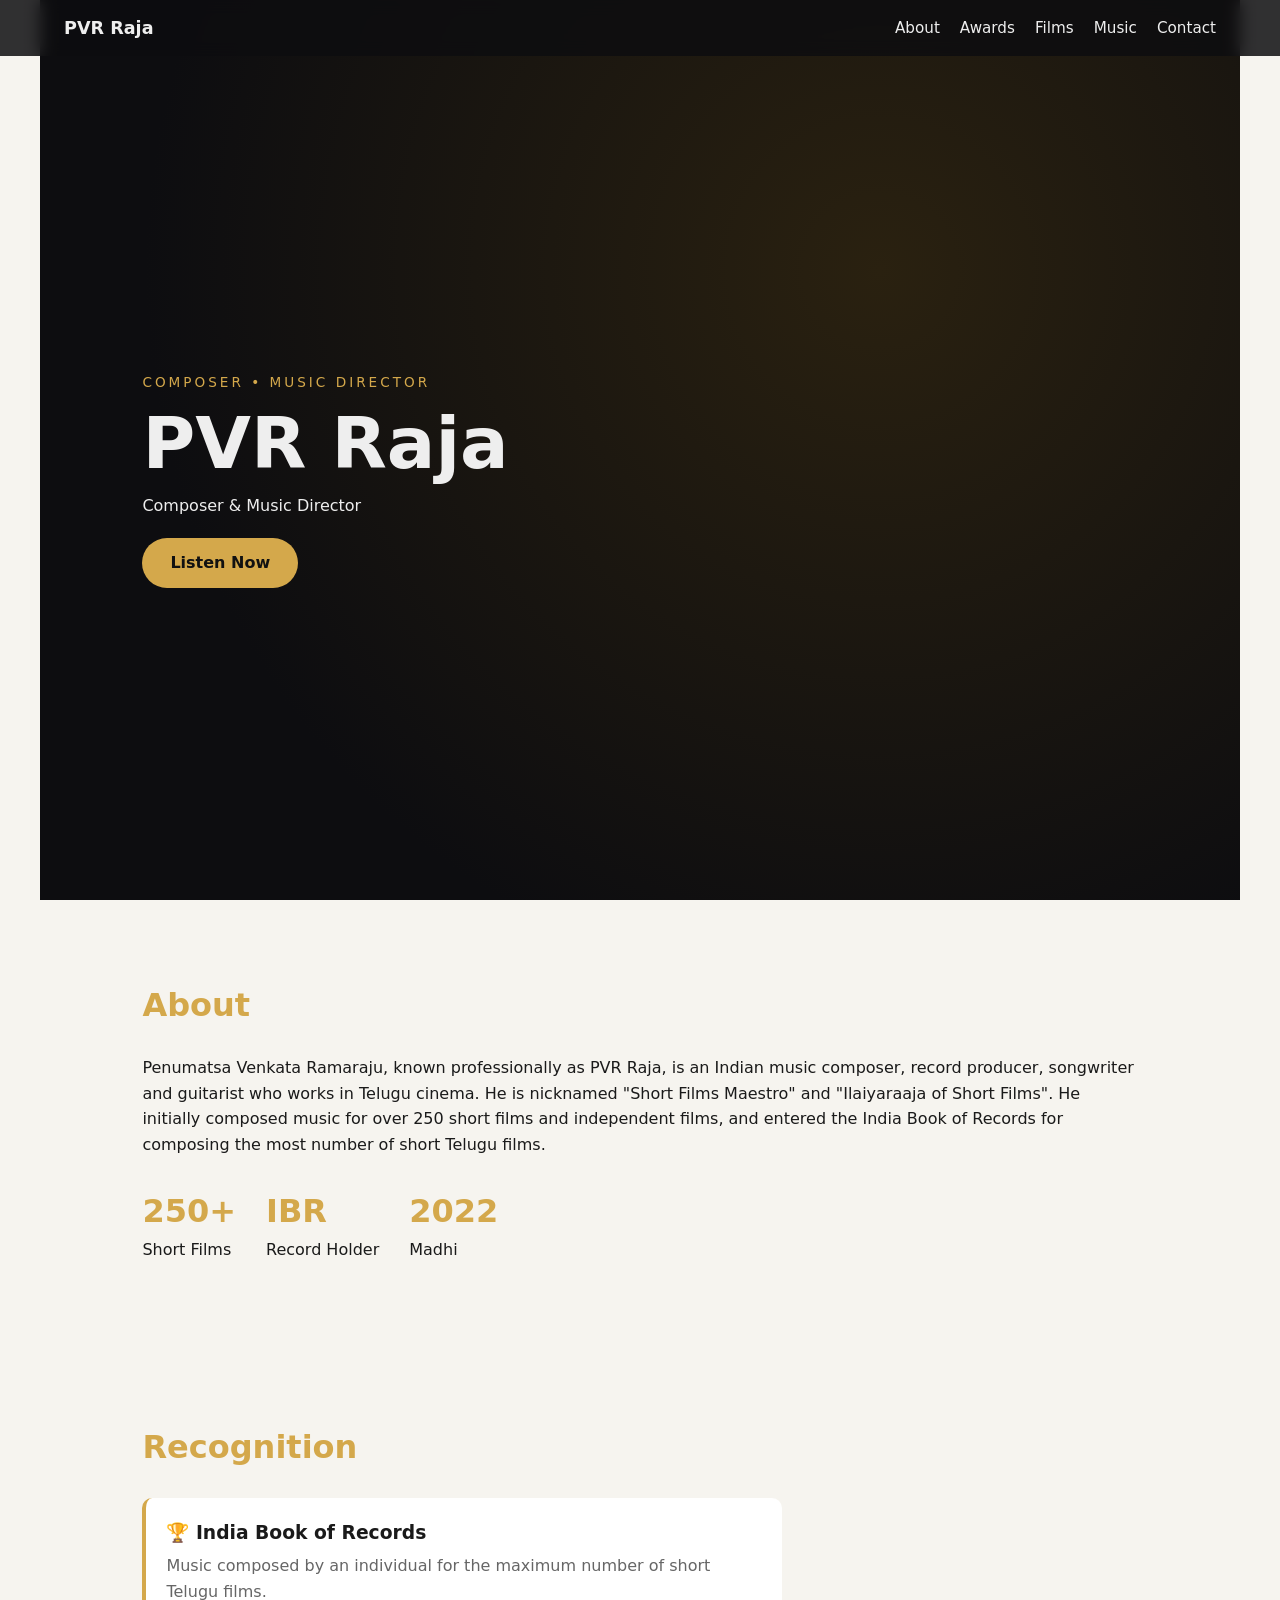
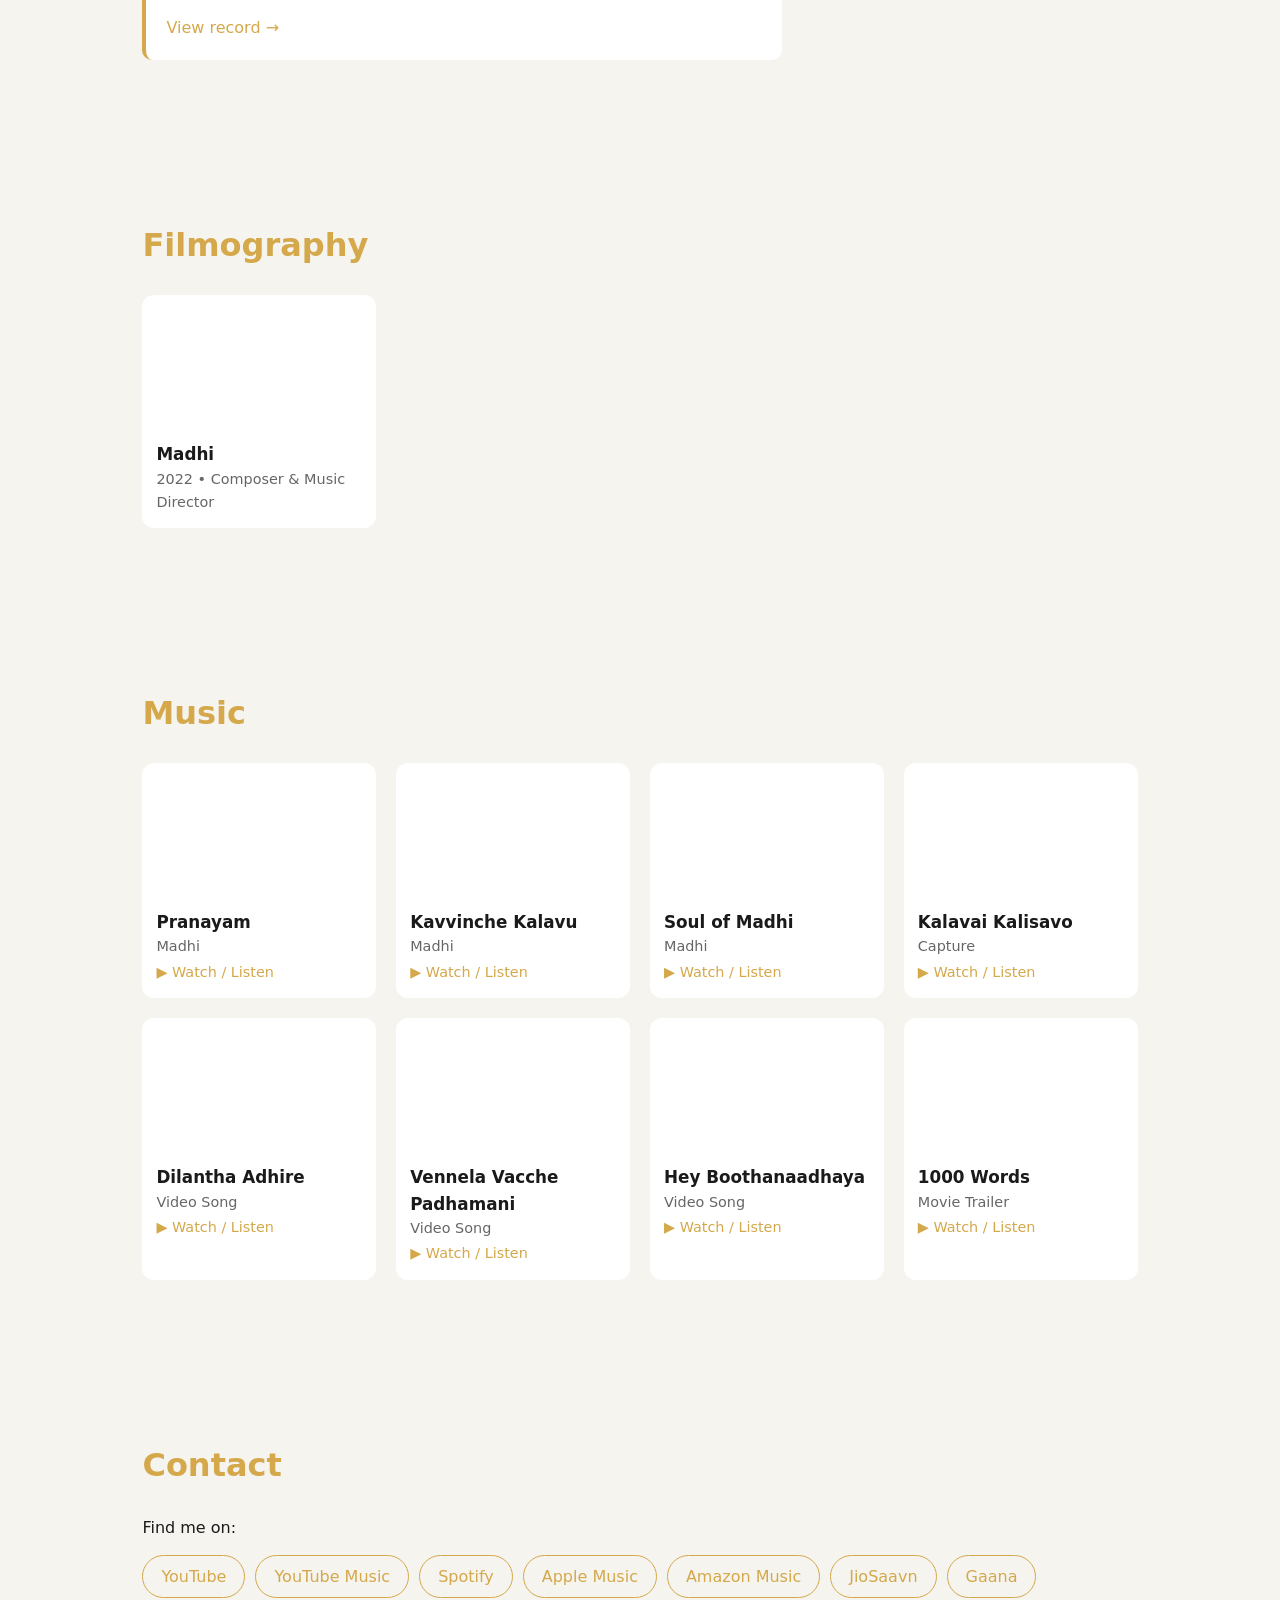
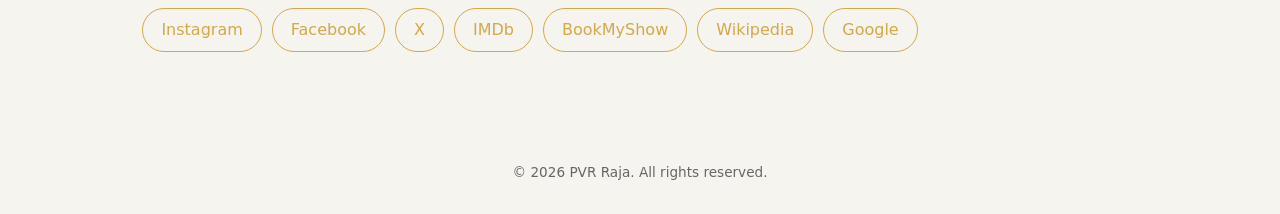
==== index.html @ 774e5637 "Add files via upload" ====
<!DOCTYPE html>
<html lang="en">
<head>
<meta charset="UTF-8">
<meta name="viewport" content="width=device-width, initial-scale=1">
<title>PVR Raja | Composer & Music Director</title>
<meta name="description" content="Official portfolio of PVR Raja, Telugu film composer and music director.">
<link rel="stylesheet" href="style.css">
</head>
<body>
<header class="nav">
  <a href="#home" class="logo" id="logoName">Your Name</a>
  <nav>
    <a href="#about">About</a><a href="#awards">Awards</a><a href="#films">Films</a><a href="#music">Music</a><a href="#gallery">Gallery</a><a href="#contact">Contact</a>
  </nav>
</header>

<section id="home" class="hero">
  <img src="images/profile.jpg" alt="Profile photo" class="hero-img" onerror="this.style.display='none'">
  <div class="hero-text">
    <p class="tag">Composer • Music Director</p>
    <h1 id="heroName">Your Name</h1>
    <p id="heroLine">Crafting the sound of cinema.</p>
    <a href="#music" class="btn">Listen Now</a>
  </div>
</section>

<section id="about"><h2>About</h2>
  <p id="aboutText">Write your biography here.</p>
  <div class="stats" id="stats"></div>
</section>

<section id="awards"><h2>Recognition</h2><div id="awardList"></div></section>

<section id="films"><h2>Filmography</h2><div class="grid" id="filmGrid"></div></section>
<section id="music"><h2>Music</h2><div class="grid" id="musicGrid"></div></section>
<section id="gallery"><h2>Gallery</h2><div class="gallery" id="galleryGrid"></div></section>

<section id="contact"><h2>Contact</h2>
  <div id="mailBlock"><p>For collaborations and bookings:</p>
  <p><a id="email" href="mailto:you@example.com">you@example.com</a></p></div>
  <p>Find me on:</p>
  <div class="social" id="social"></div>
</section>

<footer>© <span id="year"></span> <span id="footName">Your Name</span>. All rights reserved.</footer>
<div class="lightbox" id="lightbox"><img alt=""></div>
<script src="script.js"></script>
</body>
</html>
---- style.css ----
:root{--bg:#0d0d10;--card:#17171c;--text:#eee;--muted:#a0a0aa;--gold:#d4a84b}
@media(prefers-color-scheme:light){:root{--bg:#f6f4ef;--card:#fff;--text:#1a1a1a;--muted:#666}}
*{box-sizing:border-box;margin:0}
html{scroll-behavior:smooth}
body{font-family:'Segoe UI',system-ui,sans-serif;background:var(--bg);color:var(--text);line-height:1.6}
.nav{position:fixed;top:0;width:100%;display:flex;justify-content:space-between;align-items:center;padding:14px 5%;background:rgba(13,13,16,.85);backdrop-filter:blur(8px);z-index:10}
.nav a{color:#eee;text-decoration:none;margin-left:20px;font-size:.95rem}
.nav a:hover,.logo{color:var(--gold)}
.logo{font-weight:700;margin:0!important;font-size:1.1rem!important}
.hero{min-height:100vh;display:flex;align-items:center;gap:40px;padding:100px 8% 40px;background:radial-gradient(circle at 70% 30%,#2a2110,#0d0d10 70%);color:#eee;flex-wrap:wrap-reverse}
.hero-text{flex:1;min-width:280px}
.hero-img{width:min(380px,80vw);aspect-ratio:3/4;object-fit:cover;border-radius:16px;border:2px solid var(--gold)}
.tag{color:var(--gold);letter-spacing:3px;text-transform:uppercase;font-size:.85rem}
h1{font-size:clamp(2.4rem,6vw,4.5rem);line-height:1.1;margin:10px 0}
.btn{display:inline-block;margin-top:20px;padding:12px 28px;background:var(--gold);color:#111;border-radius:30px;text-decoration:none;font-weight:600}
section{padding:80px 8%;max-width:1200px;margin:auto}
h2{font-size:2rem;margin-bottom:24px;color:var(--gold)}
.stats{display:flex;gap:30px;flex-wrap:wrap;margin-top:28px}
.stat b{display:block;font-size:2rem;color:var(--gold)}
.grid{display:grid;grid-template-columns:repeat(auto-fill,minmax(230px,1fr));gap:20px}
.card{background:var(--card);border-radius:12px;overflow:hidden;transition:.25s}
.card:hover{transform:translateY(-5px)}
.card img{width:100%;aspect-ratio:2/3;object-fit:cover;background:#2a2a30;display:block}
.card div{padding:14px}
.card h3{font-size:1.05rem}
.card p{color:var(--muted);font-size:.9rem}
.card a{color:var(--gold);font-size:.9rem;text-decoration:none}
.gallery{columns:3 220px;gap:14px}
.gallery img{width:100%;margin-bottom:14px;border-radius:10px;cursor:pointer}
.social a{color:var(--gold);margin-right:18px;text-decoration:none}
#contact a{color:var(--gold)}
footer{text-align:center;padding:30px;color:var(--muted);font-size:.85rem}
.lightbox{position:fixed;inset:0;background:rgba(0,0,0,.9);display:none;align-items:center;justify-content:center;z-index:20}
.lightbox.on{display:flex}
.lightbox img{max-width:92%;max-height:90%;border-radius:8px}
.song,.film{text-decoration:none;color:inherit;display:block}
.song img{aspect-ratio:16/9}
.film img{aspect-ratio:16/9}
.song span{color:var(--gold);font-size:.9rem}
.award{background:var(--card);border-left:4px solid var(--gold);border-radius:10px;padding:20px;max-width:640px}
.award p{color:var(--muted);margin:6px 0 10px}
.award a{color:var(--gold);text-decoration:none}
.social{display:flex;flex-wrap:wrap;gap:10px;margin-top:14px}
.social a{margin:0;padding:8px 18px;border:1px solid var(--gold);border-radius:24px;transition:.2s}
.social a:hover{background:var(--gold);color:#111}
@media(max-width:640px){.nav nav a{margin-left:10px;font-size:.8rem}.hero{padding-top:90px}}
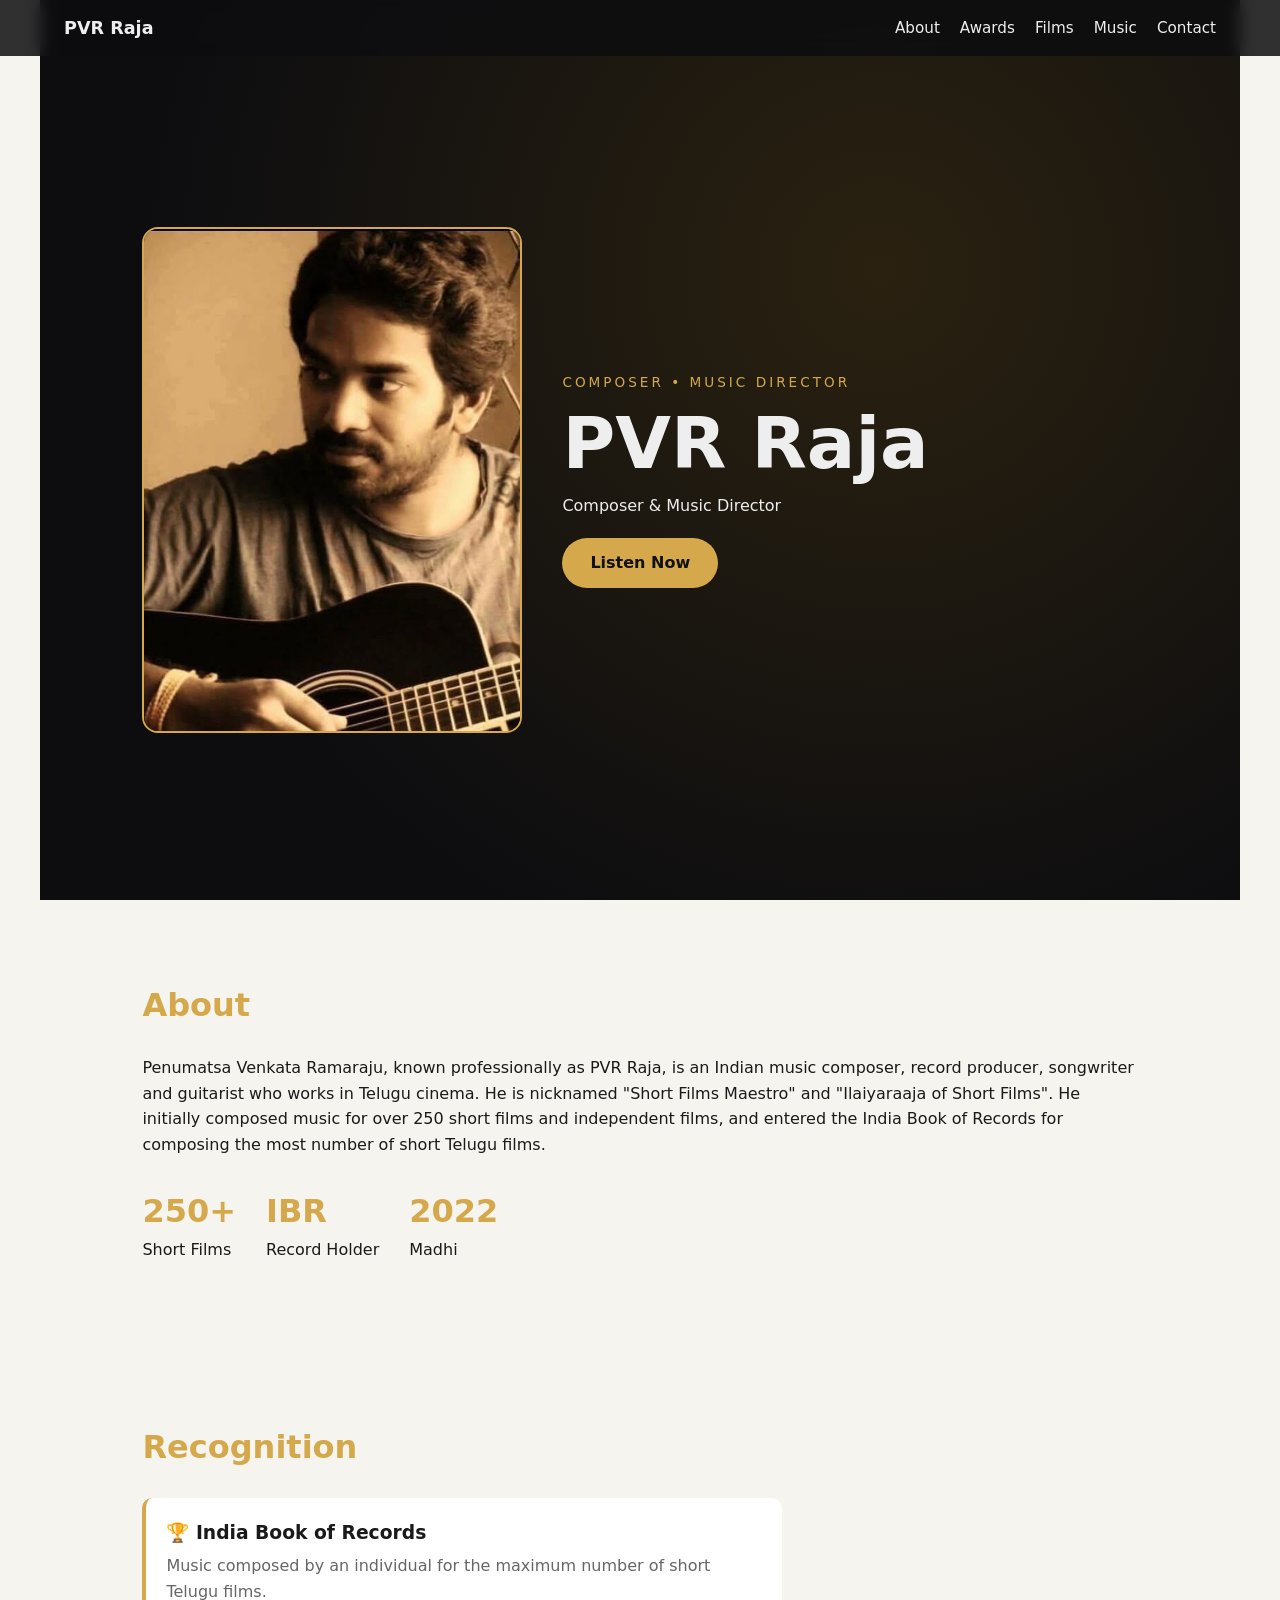
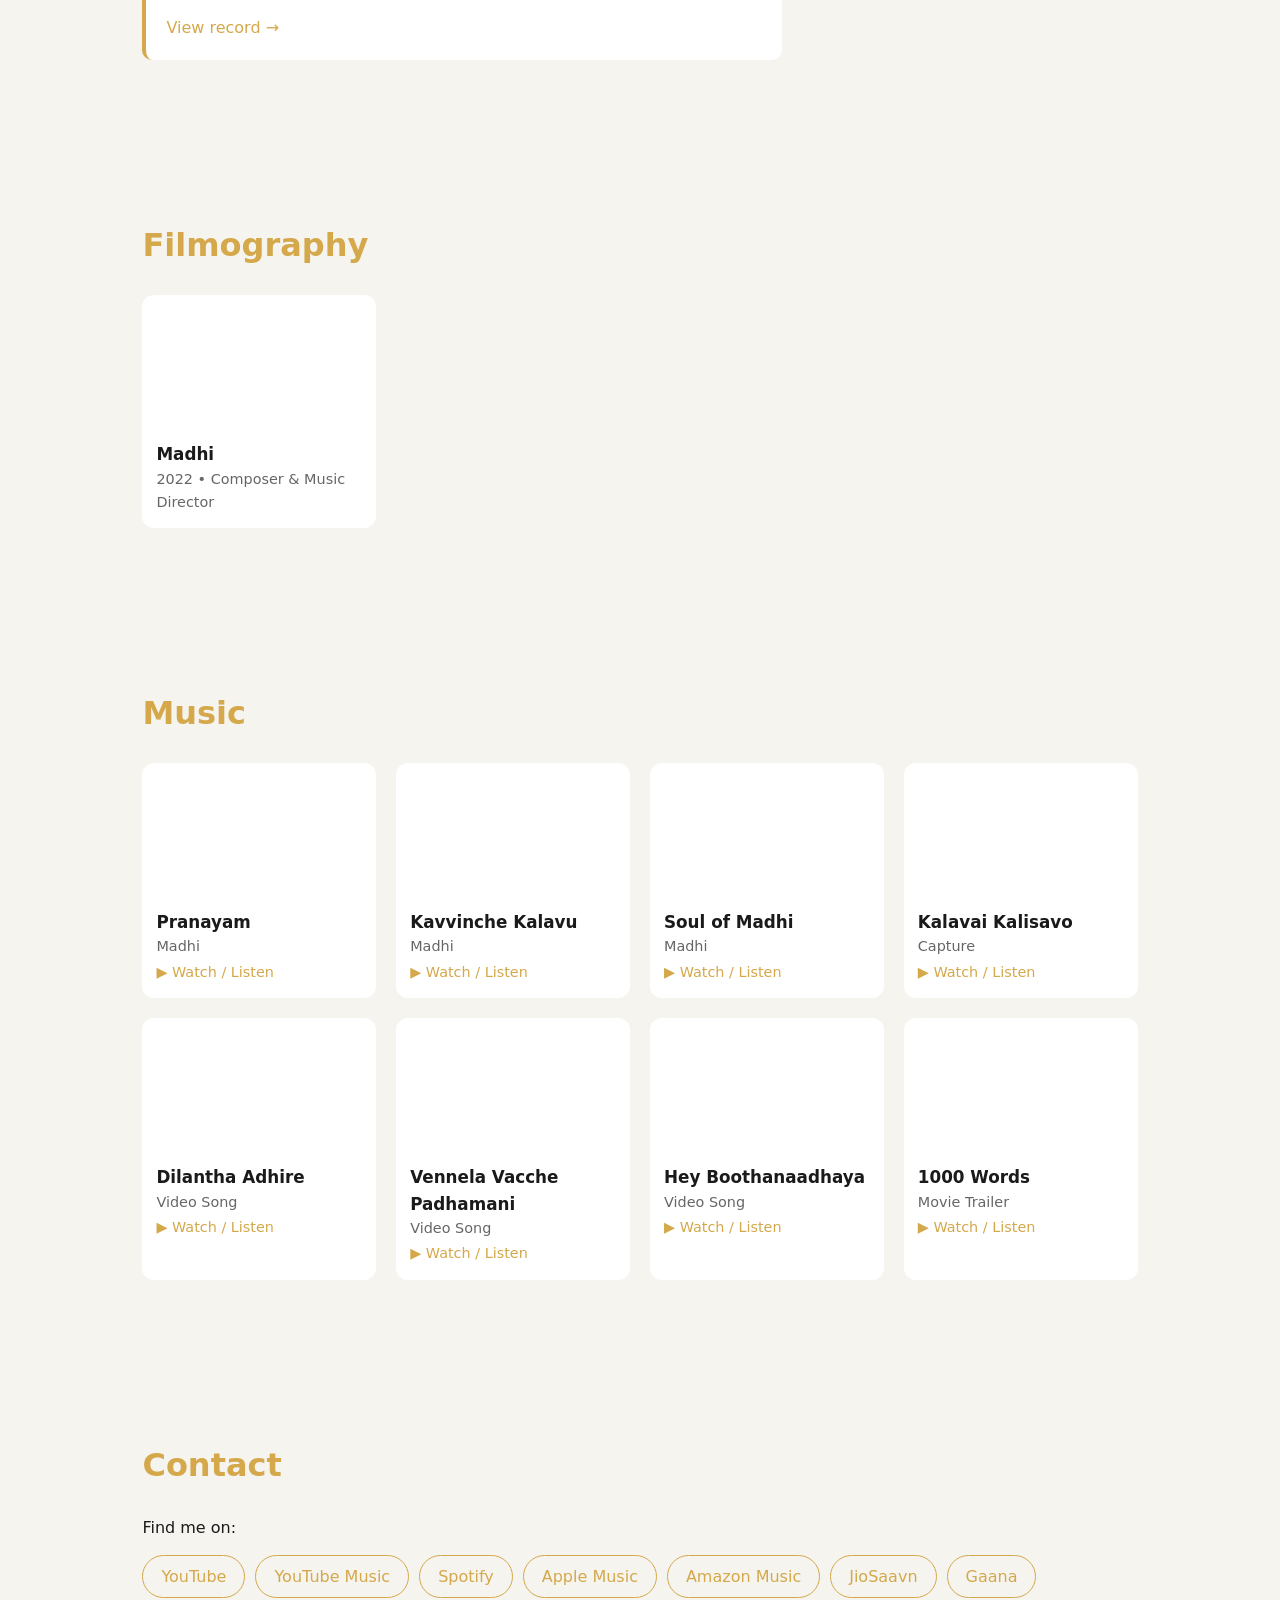
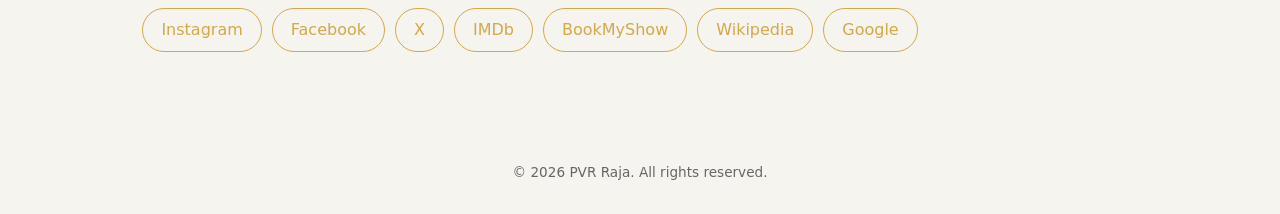
==== commit 2cdc43e3: "Add files via upload" ====
--- a/index.html
+++ b/index.html
@@ -5,7 +5,55 @@
 <meta name="viewport" content="width=device-width, initial-scale=1">
 <title>PVR Raja | Composer & Music Director</title>
 <meta name="description" content="Official portfolio of PVR Raja, Telugu film composer and music director.">
-<link rel="stylesheet" href="style.css">
+<style>
+:root{--bg:#0d0d10;--card:#17171c;--text:#eee;--muted:#a0a0aa;--gold:#d4a84b}
+@media(prefers-color-scheme:light){:root{--bg:#f6f4ef;--card:#fff;--text:#1a1a1a;--muted:#666}}
+*{box-sizing:border-box;margin:0}
+html{scroll-behavior:smooth}
+body{font-family:'Segoe UI',system-ui,sans-serif;background:var(--bg);color:var(--text);line-height:1.6}
+.nav{position:fixed;top:0;width:100%;display:flex;justify-content:space-between;align-items:center;padding:14px 5%;background:rgba(13,13,16,.85);backdrop-filter:blur(8px);z-index:10}
+.nav a{color:#eee;text-decoration:none;margin-left:20px;font-size:.95rem}
+.nav a:hover,.logo{color:var(--gold)}
+.logo{font-weight:700;margin:0!important;font-size:1.1rem!important}
+.hero{min-height:100vh;display:flex;align-items:center;gap:40px;padding:100px 8% 40px;background:radial-gradient(circle at 70% 30%,#2a2110,#0d0d10 70%);color:#eee;flex-wrap:wrap-reverse}
+.hero-text{flex:1;min-width:280px}
+.hero-img{width:min(380px,80vw);aspect-ratio:3/4;object-fit:cover;border-radius:16px;border:2px solid var(--gold)}
+.tag{color:var(--gold);letter-spacing:3px;text-transform:uppercase;font-size:.85rem}
+h1{font-size:clamp(2.4rem,6vw,4.5rem);line-height:1.1;margin:10px 0}
+.btn{display:inline-block;margin-top:20px;padding:12px 28px;background:var(--gold);color:#111;border-radius:30px;text-decoration:none;font-weight:600}
+section{padding:80px 8%;max-width:1200px;margin:auto}
+h2{font-size:2rem;margin-bottom:24px;color:var(--gold)}
+.stats{display:flex;gap:30px;flex-wrap:wrap;margin-top:28px}
+.stat b{display:block;font-size:2rem;color:var(--gold)}
+.grid{display:grid;grid-template-columns:repeat(auto-fill,minmax(230px,1fr));gap:20px}
+.card{background:var(--card);border-radius:12px;overflow:hidden;transition:.25s}
+.card:hover{transform:translateY(-5px)}
+.card img{width:100%;aspect-ratio:2/3;object-fit:cover;background:#2a2a30;display:block}
+.card div{padding:14px}
+.card h3{font-size:1.05rem}
+.card p{color:var(--muted);font-size:.9rem}
+.card a{color:var(--gold);font-size:.9rem;text-decoration:none}
+.gallery{columns:3 220px;gap:14px}
+.gallery img{width:100%;margin-bottom:14px;border-radius:10px;cursor:pointer}
+.social a{color:var(--gold);margin-right:18px;text-decoration:none}
+#contact a{color:var(--gold)}
+footer{text-align:center;padding:30px;color:var(--muted);font-size:.85rem}
+.lightbox{position:fixed;inset:0;background:rgba(0,0,0,.9);display:none;align-items:center;justify-content:center;z-index:20}
+.lightbox.on{display:flex}
+.lightbox img{max-width:92%;max-height:90%;border-radius:8px}
+.song,.film{text-decoration:none;color:inherit;display:block}
+.song img{aspect-ratio:16/9}
+.film img{aspect-ratio:16/9}
+.song span{color:var(--gold);font-size:.9rem}
+.award{background:var(--card);border-left:4px solid var(--gold);border-radius:10px;padding:20px;max-width:640px}
+.award p{color:var(--muted);margin:6px 0 10px}
+.award a{color:var(--gold);text-decoration:none}
+.social{display:flex;flex-wrap:wrap;gap:10px;margin-top:14px}
+.social a{margin:0;padding:8px 18px;border:1px solid var(--gold);border-radius:24px;transition:.2s}
+.social a:hover{background:var(--gold);color:#111}
+@media(max-width:640px){.nav nav a{margin-left:10px;font-size:.8rem}.hero{padding-top:90px}}
+
+</style>
 </head>
 <body>
 <header class="nav">
@@ -16,7 +64,7 @@
 </header>
 
 <section id="home" class="hero">
-  <img src="images/profile.jpg" alt="Profile photo" class="hero-img" onerror="this.style.display='none'">
+  <img src="[data-uri]" alt="PVR Raja" class="hero-img">
   <div class="hero-text">
     <p class="tag">Composer • Music Director</p>
     <h1 id="heroName">Your Name</h1>
@@ -45,6 +93,69 @@
 
 <footer>© <span id="year"></span> <span id="footName">Your Name</span>. All rights reserved.</footer>
 <div class="lightbox" id="lightbox"><img alt=""></div>
-<script src="script.js"></script>
+<script>
+// ====== EDIT ONLY THIS BLOCK ======
+const yt = id => `https://img.youtube.com/vi/${id}/hqdefault.jpg`;
+const DATA = {
+  name: "PVR Raja",
+  tagline: "Composer & Music Director",
+  about: `Penumatsa Venkata Ramaraju, known professionally as PVR Raja, is an Indian music composer, record producer, songwriter and guitarist who works in Telugu cinema. He is nicknamed "Short Films Maestro" and "Ilaiyaraaja of Short Films". He initially composed music for over 250 short films and independent films, and entered the India Book of Records for composing the most number of short Telugu films.`,
+  email: "",
+  stats: [["250+","Short Films"],["IBR","Record Holder"],["2022","Madhi"]],
+  awards: [
+    {title:"India Book of Records", text:"Music composed by an individual for the maximum number of short Telugu films.", link:"https://indiabookofrecords.in/music-composed-by-an-individual-for-maximum-short-telugu-films/"}
+  ],
+  films: [
+    {title:"Madhi", year:"2022", role:"Composer & Music Director", poster:yt("TXBqSp9lNv8")}
+  ],
+  music: [
+    {title:"Pranayam", film:"Madhi", cover:yt("Cx3Dp_yxqug"), link:"https://youtu.be/Cx3Dp_yxqug?si=P1qZwzKPBVViGZKB"},
+    {title:"Kavvinche Kalavu", film:"Madhi", cover:yt("ghN-6G92dKg"), link:"https://youtu.be/ghN-6G92dKg"},
+    {title:"Soul of Madhi", film:"Madhi", cover:yt("TXBqSp9lNv8"), link:"https://youtu.be/TXBqSp9lNv8"},
+    {title:"Kalavai Kalisavo", film:"Capture", cover:yt("rzoHBJk1m5k"), link:"https://youtu.be/rzoHBJk1m5k?si=b7xiSCApuOs_hyGF"},
+    {title:"Dilantha Adhire", film:"Video Song", cover:yt("BDyqgBDeyWs"), link:"https://youtu.be/BDyqgBDeyWs"},
+    {title:"Vennela Vacche Padhamani", film:"Video Song", cover:yt("nIoQ2yJOKfQ"), link:"https://youtu.be/nIoQ2yJOKfQ"},
+    {title:"Hey Boothanaadhaya", film:"Video Song", cover:yt("ZaCYtf5Kz8k"), link:"https://youtu.be/ZaCYtf5Kz8k"},
+    {title:"1000 Words", film:"Movie Trailer", cover:yt("x7hKgr8zQ0U"), link:"https://www.youtube.com/watch?v=x7hKgr8zQ0U"}
+  ],
+  gallery: [],
+  social: [
+    ["YouTube","https://www.youtube.com/channel/UCfqXnk4uq9kSvrsTN17NjDw"],
+    ["YouTube Music","https://music.youtube.com/@maestropvrraja"],
+    ["Spotify","https://open.spotify.com/artist/6tz2nw9kPvbVmlYZb9XLvV"],
+    ["Apple Music","https://music.apple.com/in/artist/pvr-raja/1509468464"],
+    ["Amazon Music","https://music.amazon.in/artists/B07T83HMTM/pvr-raja"],
+    ["JioSaavn","https://www.jiosaavn.com/artist/pvr-raja/-t1OnDk18Nk_"],
+    ["Gaana","https://gaana.com/artist/pvr-raja"],
+    ["Instagram","https://www.instagram.com/pvrrajaofficial/"],
+    ["Facebook","https://www.facebook.com/penumatsa.venkat/"],
+    ["X","https://x.com/pvrrajaofficial"],
+    ["IMDb","https://www.imdb.com/name/nm14915418/"],
+    ["BookMyShow","https://in.bookmyshow.com/person/pvr-raja/2020818"],
+    ["Wikipedia","https://en.wikipedia.org/wiki/P.V.R._Raja"],
+    ["Google","https://www.google.com/search?kgmid=%2Fg%2F11h4cxg344"]
+  ]
+};
+// ==================================
+const $ = id => document.getElementById(id) || document.createElement("div");
+const hideBroken = `onerror="this.style.visibility='hidden'"`;
+document.title = DATA.name + " | Composer & Music Director";
+["logoName","heroName","footName"].forEach(i => $(i).textContent = DATA.name);
+$("heroLine").textContent = DATA.tagline;
+$("aboutText").textContent = DATA.about;
+$("year").textContent = new Date().getFullYear();
+$("stats").innerHTML = DATA.stats.map(s => `<div class="stat"><b>${s[0]}</b>${s[1]}</div>`).join("");
+$("awardList").innerHTML = DATA.awards.map(a => `<div class="award"><h3>🏆 ${a.title}</h3><p>${a.text}</p><a href="${a.link}" target="_blank" rel="noopener">View record →</a></div>`).join("");
+$("filmGrid").innerHTML = DATA.films.map(f => `<div class="card film"><img src="${f.poster}" alt="${f.title}" loading="lazy" ${hideBroken}><div><h3>${f.title}</h3><p>${f.year} • ${f.role}</p></div></div>`).join("");
+$("musicGrid").innerHTML = DATA.music.map(m => `<a class="card song" href="${m.link}" target="_blank" rel="noopener"><img src="${m.cover}" alt="${m.title}" loading="lazy" ${hideBroken}><div><h3>${m.title}</h3><p>${m.film}</p><span>▶ Watch / Listen</span></div></a>`).join("");
+$("galleryGrid").innerHTML = DATA.gallery.map(g => `<img src="${g}" alt="Gallery photo" loading="lazy" ${hideBroken}>`).join("");
+$("social").innerHTML = DATA.social.map(s => `<a href="${s[1]}" target="_blank" rel="noopener">${s[0]}</a>`).join("");
+if (DATA.email) { $("email").textContent = DATA.email; $("email").href = "mailto:" + DATA.email; } else { $("mailBlock").style.display = "none"; }
+if (!DATA.gallery.length) { $("gallery").style.display = "none"; document.querySelector('a[href="#gallery"]').style.display = "none"; }
+const lb = $("lightbox");
+document.querySelectorAll(".gallery img").forEach(i => i.onclick = () => { lb.querySelector("img").src = i.src; lb.classList.add("on"); });
+lb.onclick = () => lb.classList.remove("on");
+
+</script>
 </body>
 </html>
